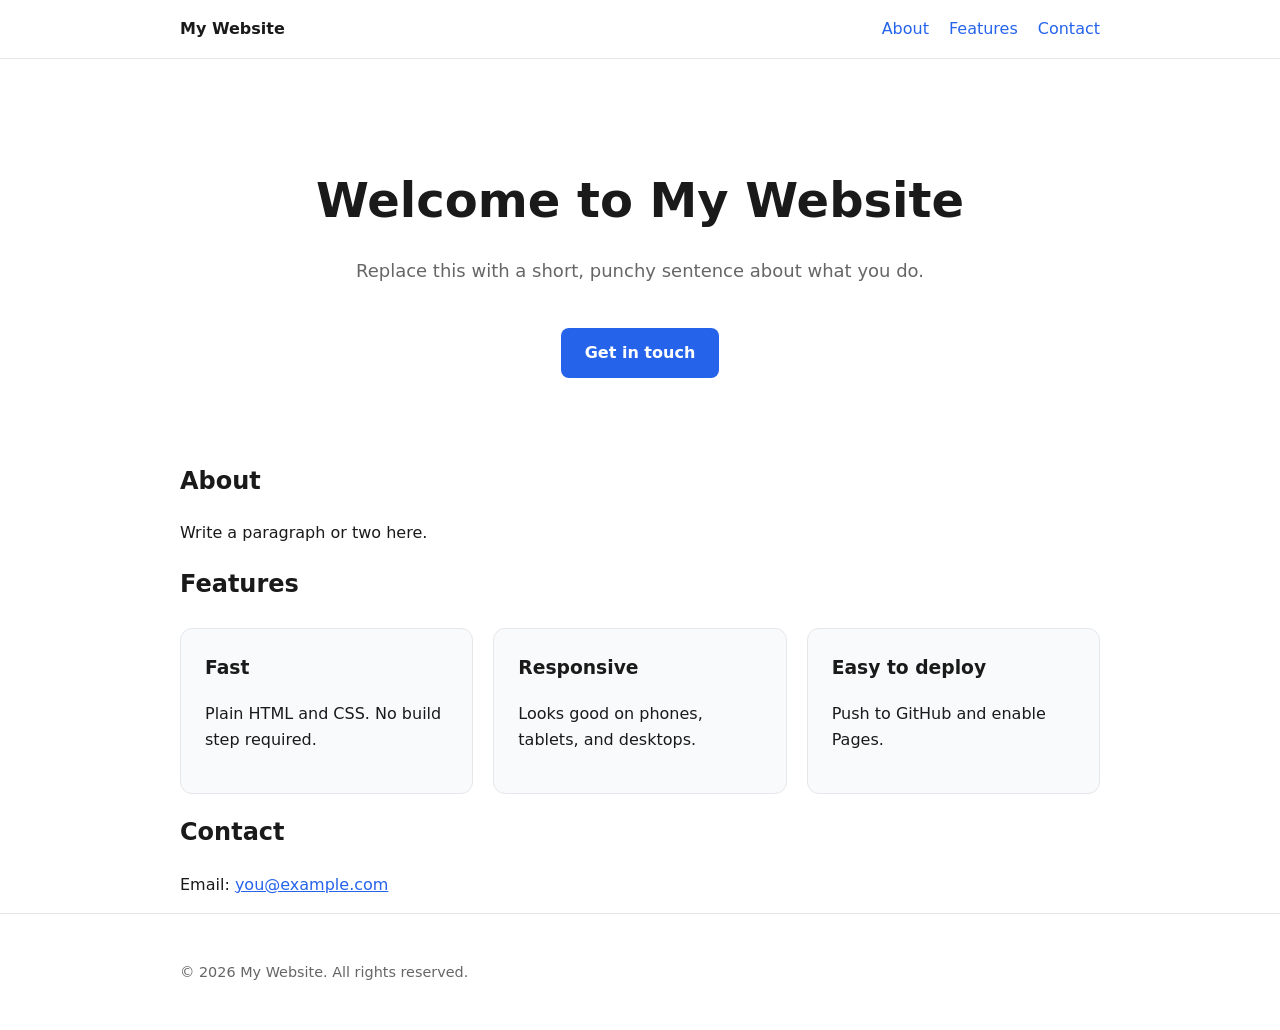
==== index.html @ d5b35f39 "Initial Setup" ====
<!DOCTYPE html>
<html lang="en">
<head>
  <meta charset="UTF-8" />
  <meta name="viewport" content="width=device-width, initial-scale=1.0" />
  <meta name="description" content="A brief description of your website." />
  <title>My Website</title>
  <link rel="icon" href="favicon.svg" type="image/svg+xml" />
  <link rel="stylesheet" href="css/style.css" />
</head>
<body>
  <header class="site-header">
    <nav class="nav container">
      <a class="brand" href="/">My Website</a>
      <ul class="nav-links">
        <li><a href="#about">About</a></li>
        <li><a href="#features">Features</a></li>
        <li><a href="#contact">Contact</a></li>
      </ul>
    </nav>
  </header>

  <main>
    <section class="hero container">
      <h1>Welcome to My Website</h1>
      <p>Replace this with a short, punchy sentence about what you do.</p>
      <a class="btn" href="#contact">Get in touch</a>
    </section>

    <section id="about" class="container">
      <h2>About</h2>
      <p>Write a paragraph or two here.</p>
    </section>

    <section id="features" class="container">
      <h2>Features</h2>
      <div class="grid">
        <article class="card">
          <h3>Fast</h3>
          <p>Plain HTML and CSS. No build step required.</p>
        </article>
        <article class="card">
          <h3>Responsive</h3>
          <p>Looks good on phones, tablets, and desktops.</p>
        </article>
        <article class="card">
          <h3>Easy to deploy</h3>
          <p>Push to GitHub and enable Pages.</p>
        </article>
      </div>
    </section>

    <section id="contact" class="container">
      <h2>Contact</h2>
      <p>Email: <a href="mailto:you@example.com">you@example.com</a></p>
    </section>
  </main>

  <footer class="site-footer">
    <div class="container">
      <p>&copy; <span id="year"></span> My Website. All rights reserved.</p>
    </div>
  </footer>

  <script src="js/main.js"></script>
</body>
</html>
---- css/style.css ----
:root {
  --bg: #ffffff;
  --text: #1a1a1a;
  --muted: #666666;
  --accent: #2563eb;
  --border: #e5e7eb;
  --card-bg: #f9fafb;
  --max-width: 960px;
}

@media (prefers-color-scheme: dark) {
  :root {
    --bg: #0f172a;
    --text: #e2e8f0;
    --muted: #94a3b8;
    --accent: #60a5fa;
    --border: #1e293b;
    --card-bg: #1e293b;
  }
}

* {
  box-sizing: border-box;
}

html {
  scroll-behavior: smooth;
}

body {
  margin: 0;
  font-family: system-ui, -apple-system, "Segoe UI", Roboto, Helvetica, Arial, sans-serif;
  line-height: 1.6;
  color: var(--text);
  background: var(--bg);
}

.container {
  max-width: var(--max-width);
  margin: 0 auto;
  padding: 0 1.25rem;
}

a {
  color: var(--accent);
}

/* Header / nav */
.site-header {
  border-bottom: 1px solid var(--border);
  position: sticky;
  top: 0;
  background: var(--bg);
}

.nav {
  display: flex;
  align-items: center;
  justify-content: space-between;
  padding-top: 1rem;
  padding-bottom: 1rem;
}

.brand {
  font-weight: 700;
  text-decoration: none;
  color: var(--text);
}

.nav-links {
  display: flex;
  gap: 1.25rem;
  list-style: none;
  margin: 0;
  padding: 0;
}

.nav-links a {
  text-decoration: none;
}

/* Sections */
section {
  padding: 3rem 0;
}

.hero {
  text-align: center;
  padding: 4rem 1.25rem;
}

.hero h1 {
  font-size: clamp(2rem, 5vw, 3rem);
  margin-bottom: 0.5rem;
}

.hero p {
  color: var(--muted);
  font-size: 1.125rem;
}

.btn {
  display: inline-block;
  margin-top: 1.5rem;
  padding: 0.75rem 1.5rem;
  background: var(--accent);
  color: #fff;
  text-decoration: none;
  border-radius: 8px;
  font-weight: 600;
}

/* Grid of cards */
.grid {
  display: grid;
  grid-template-columns: repeat(auto-fit, minmax(220px, 1fr));
  gap: 1.25rem;
  margin-top: 1.5rem;
}

.card {
  background: var(--card-bg);
  border: 1px solid var(--border);
  border-radius: 12px;
  padding: 1.5rem;
}

.card h3 {
  margin-top: 0;
}

/* Footer */
.site-footer {
  border-top: 1px solid var(--border);
  padding: 2rem 0;
  color: var(--muted);
  font-size: 0.9rem;
}
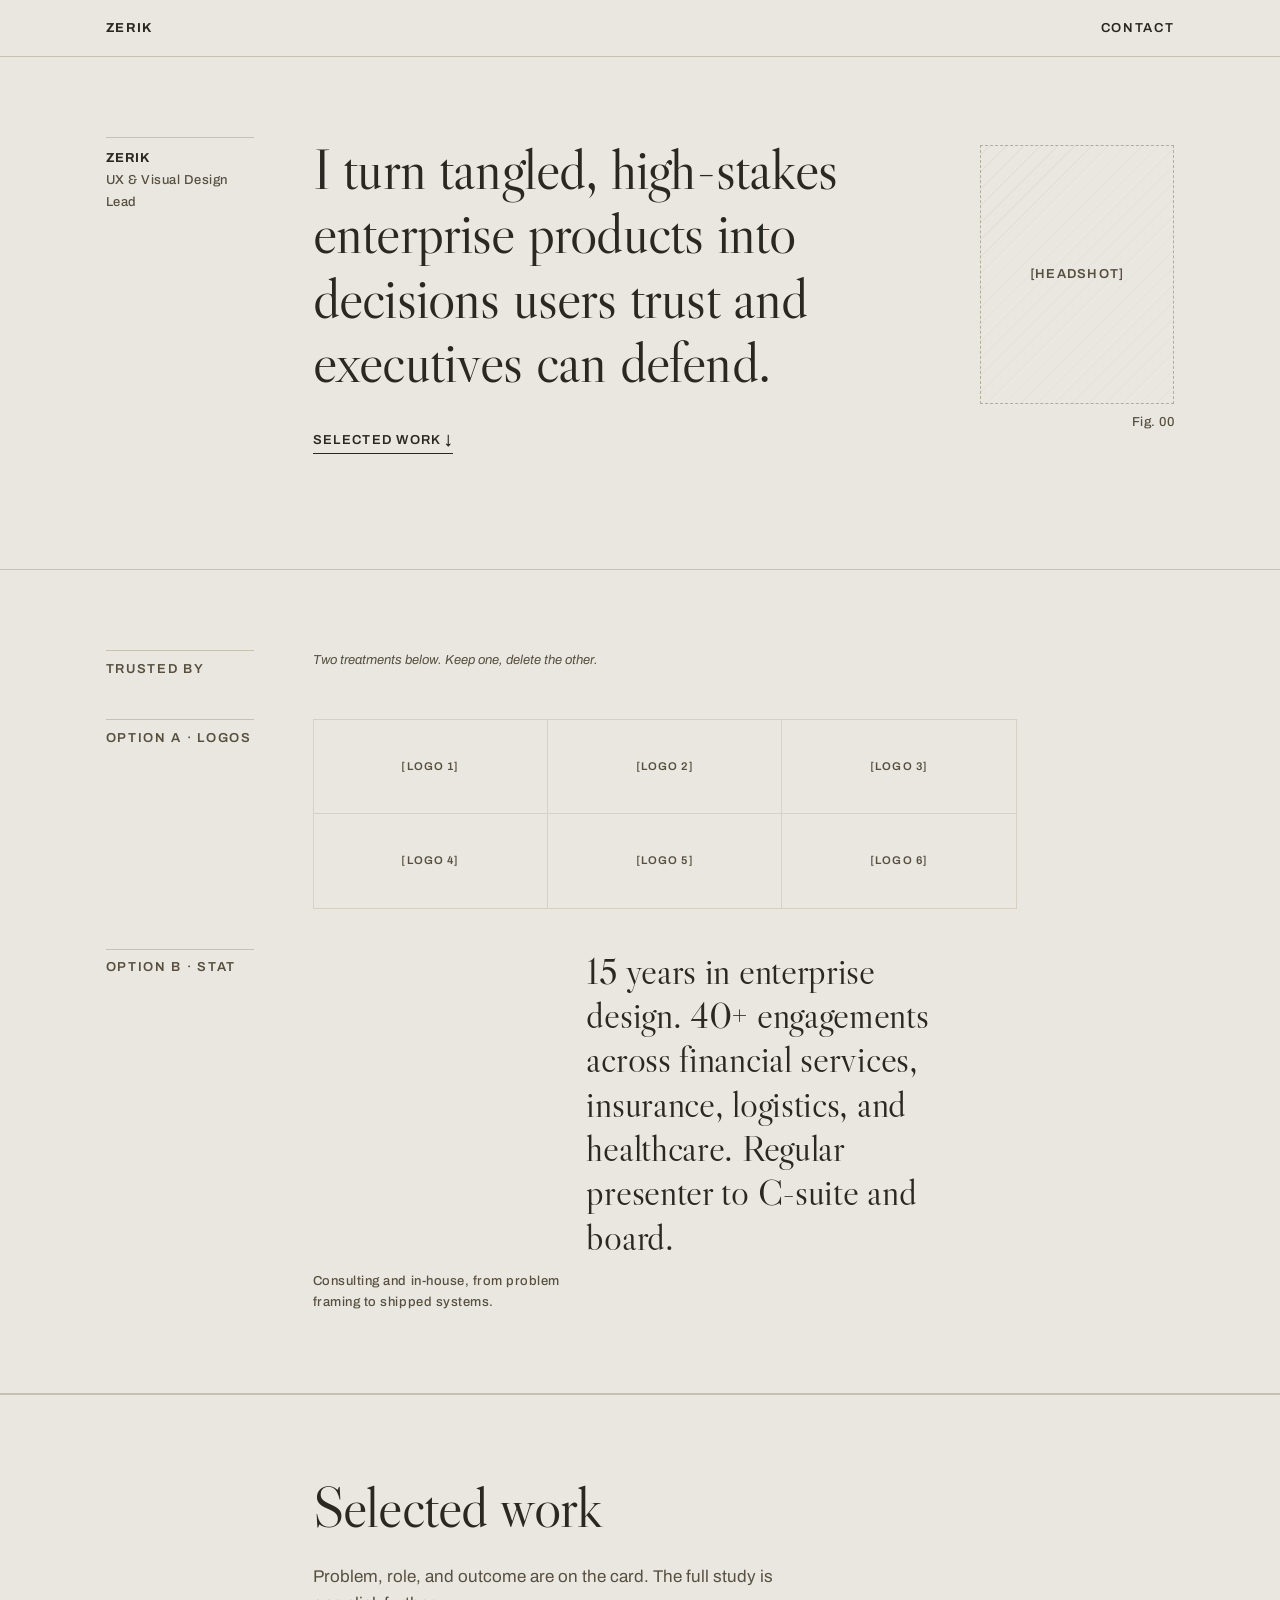
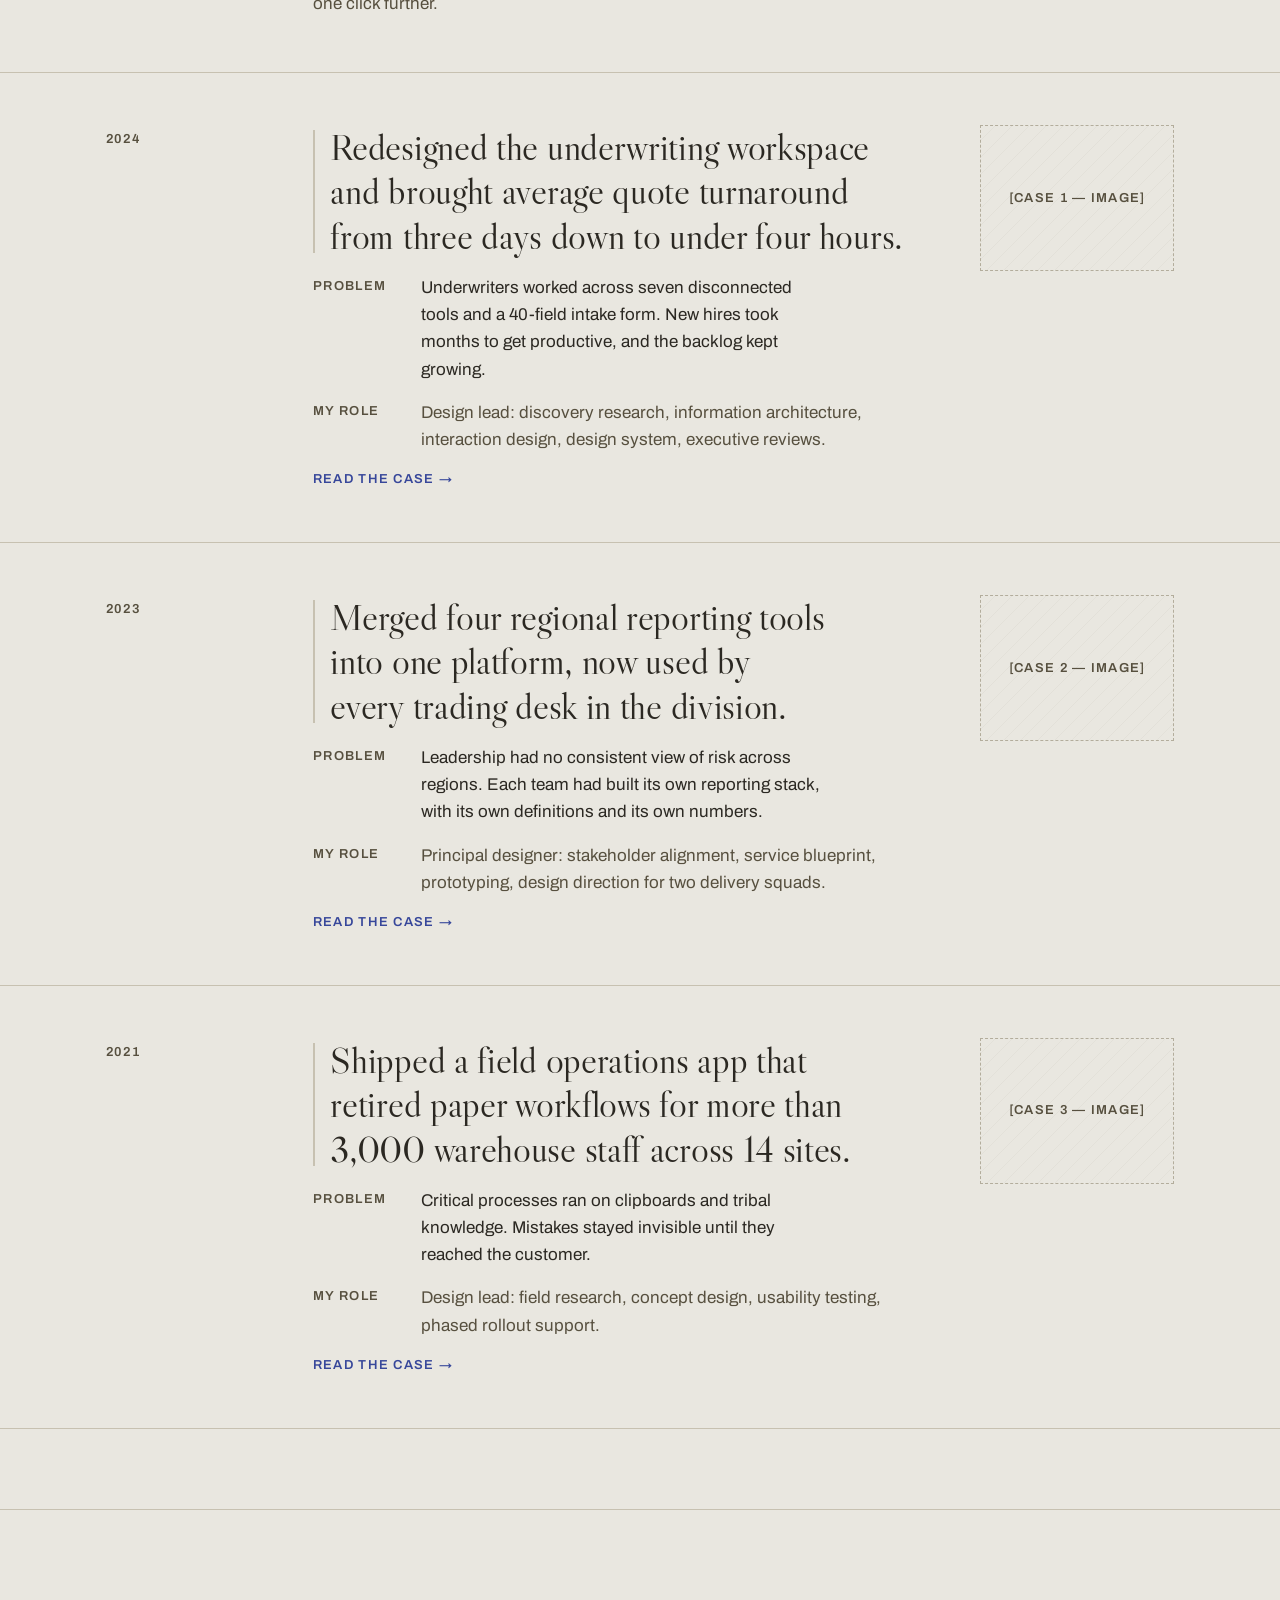
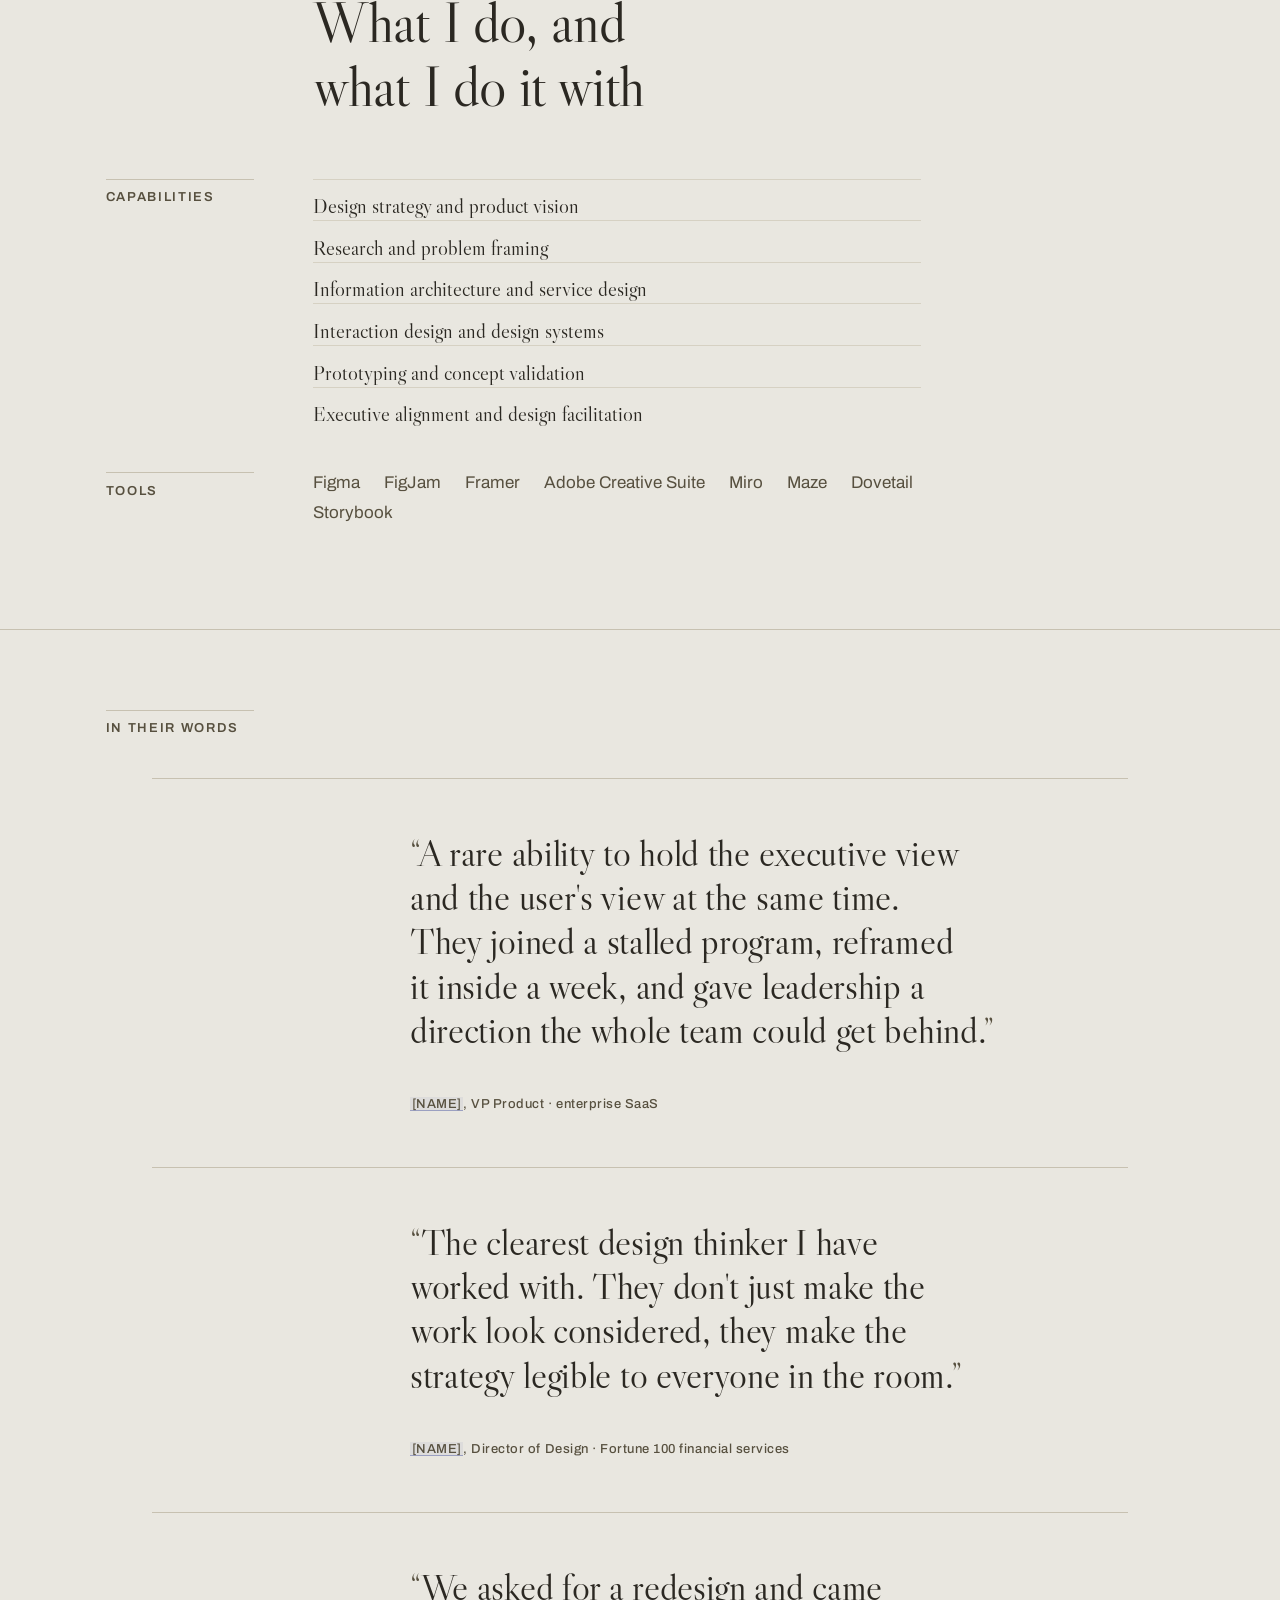
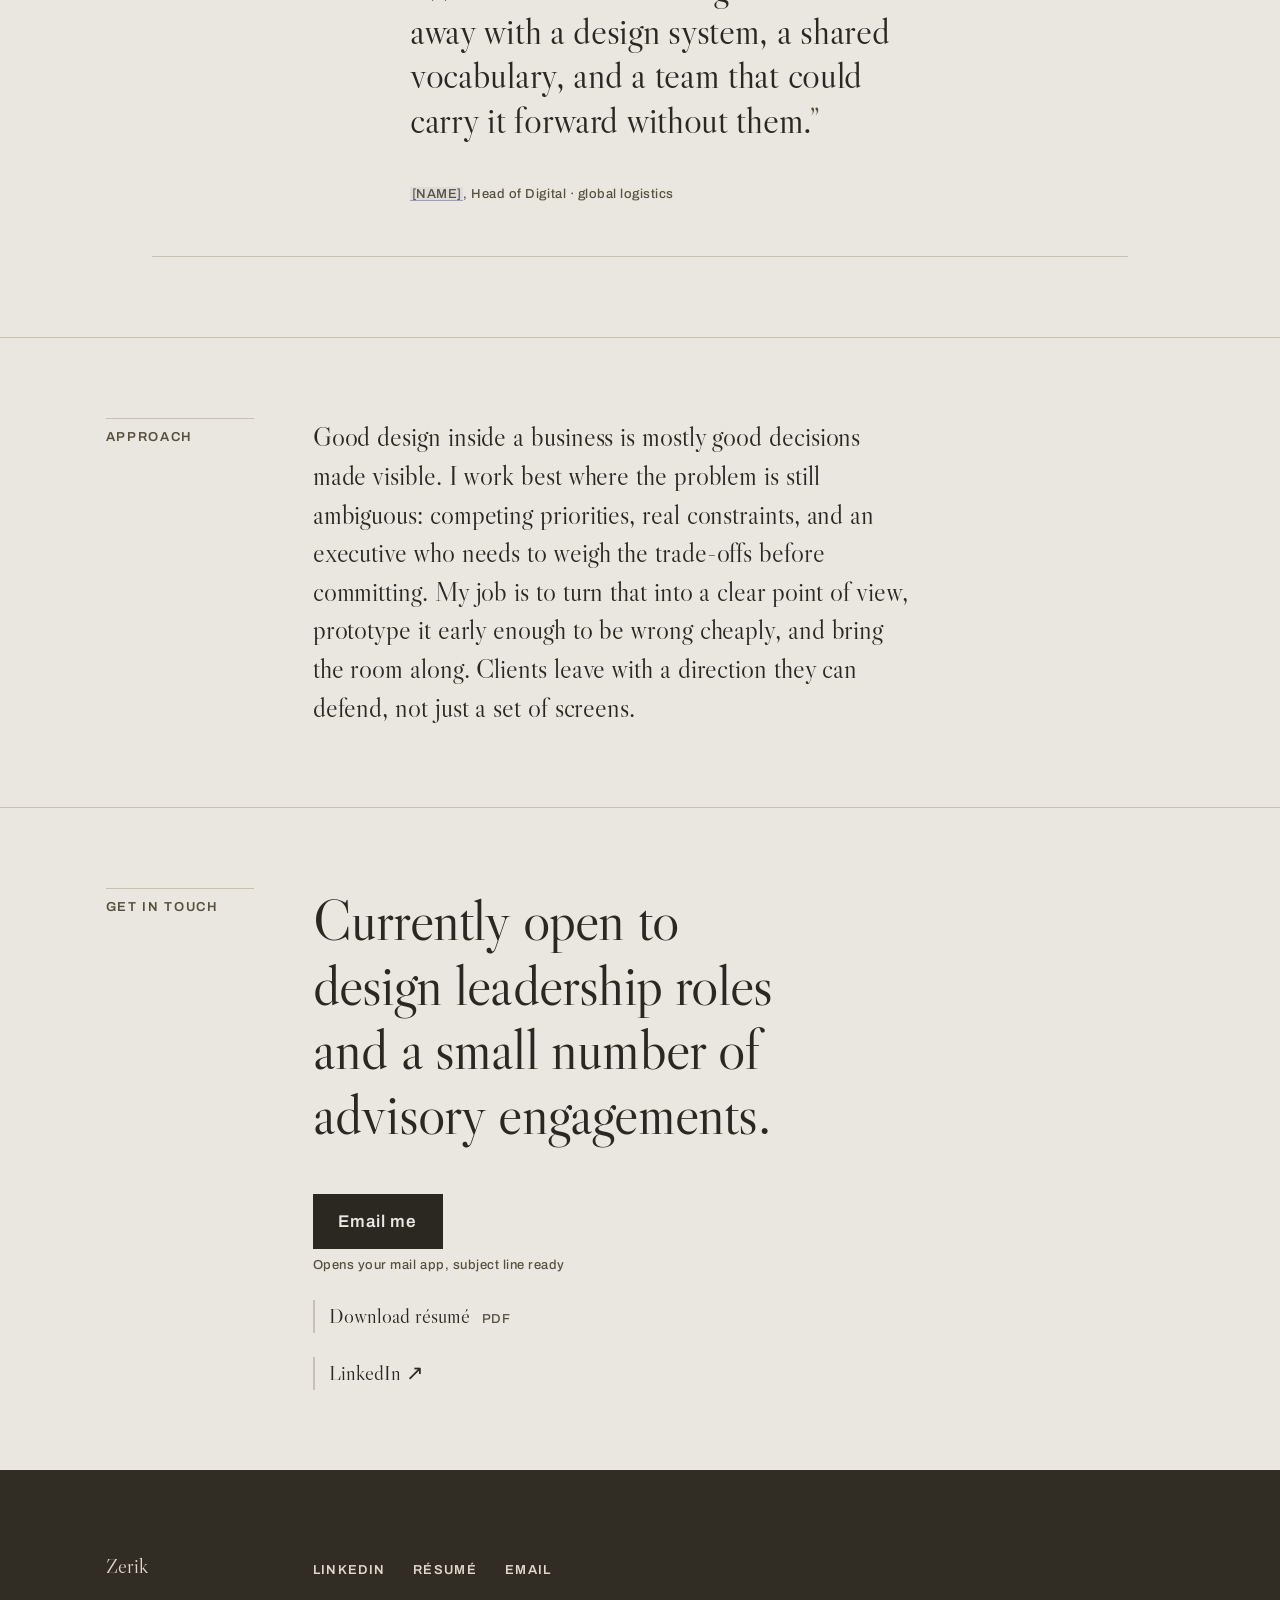
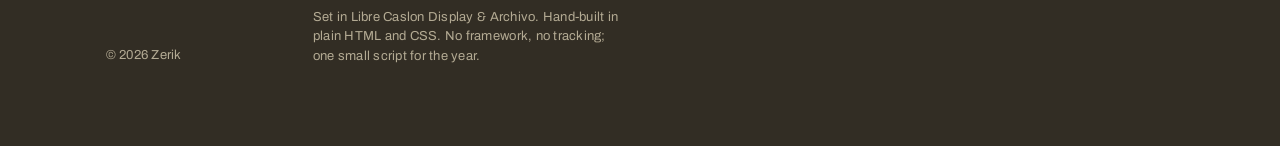
==== commit d268e876: "Initial Visual Theme" ====
--- a/index.html
+++ b/index.html
@@ -3,62 +3,363 @@
 <head>
   <meta charset="UTF-8" />
   <meta name="viewport" content="width=device-width, initial-scale=1.0" />
-  <meta name="description" content="A brief description of your website." />
-  <title>My Website</title>
+  <meta name="description" content="UX and visual design lead for enterprise products. Strategy, systems, and interfaces that hold up in the boardroom and in daily use." data-draft="true" />
+  <title>Zerik — UX &amp; Visual Design Lead</title>
   <link rel="icon" href="favicon.svg" type="image/svg+xml" />
+
+  <link rel="preconnect" href="https://fonts.googleapis.com" />
+  <link rel="preconnect" href="https://fonts.gstatic.com" crossorigin />
+  <link rel="stylesheet" href="https://fonts.googleapis.com/css2?family=Libre+Caslon+Display&family=Archivo:ital,wght@0,400;0,500;0,600;0,700;1,400&display=swap" />
   <link rel="stylesheet" href="css/style.css" />
 </head>
 <body>
-  <header class="site-header">
-    <nav class="nav container">
-      <a class="brand" href="/">My Website</a>
-      <ul class="nav-links">
-        <li><a href="#about">About</a></li>
-        <li><a href="#features">Features</a></li>
-        <li><a href="#contact">Contact</a></li>
+<!--
+  ┌───────────────────────────────────────────────────────────────────────┐
+  │  DIRECTION CONTRACT — do not delete. Re-read before every edit.        │
+  ├───────────────────────────────────────────────────────────────────────┤
+  │  THESIS: A UX lead's portfolio built as an ikebana arrangement — every │
+  │  section is an asymmetric triangle of primary line, supporting fact,   │
+  │  and artifact, with the space between them held charged, never filled. │
+  │  It refuses the centered hero, the card grid, and the scroll reveal.   │
+  │                                                                       │
+  │  OWN-WORLD: Plaster ground (#E9E7E0), pine-ink text (#2B2822), one     │
+  │  iris-blue accent (#37479A) marking only what is active, a dark-bronze │
+  │  base (#322D24) as the vessel. Libre Caslon Display for primary lines  │
+  │  at wall scale; Archivo in tracked small-caps for the margin rail of   │
+  │  labels. Hairline rules, no fills, no shadows. A persistent left       │
+  │  label-rail; content offset right; the right edge never reached.      │
+  │                                                                       │
+  │  STORY: The visitor understands this person makes complexity legible,  │
+  │  believes it because the page itself proves it, then emails /          │
+  │  downloads the résumé / opens LinkedIn.                                │
+  │                                                                       │
+  │  FIRST VIEWPORT: Left rail — name + role in small caps. Primary line — │
+  │  the positioning statement in Caslon, ragged right, upper-left of the  │
+  │  main column. Headshot in a thin keyline frame, offset low-right,      │
+  │  smaller than expected. Charged empty wedge centre. "Selected work"    │
+  │  quiet, bottom-left. "Contact" top-right, understated.                 │
+  │                                                                       │
+  │  FORM: Ikebana / tokonoma "ma" — candidate 3 of the challenger hand,   │
+  │  user-selected over the roll; seed key a102a866.                       │
+  │                                                                       │
+  │  FINISH: unreviewed and undocumented is unfinished; this build ends    │
+  │  with the finish review, the verdict, DESIGN.md, and every shipping    │
+  │  raster carrying its provenance.                                       │
+  └───────────────────────────────────────────────────────────────────────┘
+
+  ═════════════════════════════════════════════════════════════════════════
+  TWO KINDS OF STAND-IN CONTENT ON THIS PAGE
+  ───────────────────────────────────────────────────────────────────────
+
+  1. HARD PLACEHOLDERS  —  class="ph"  (iris dashed underline on the page)
+     Things only you can supply. Nothing here is a guess.
+       • Zerik        title, masthead, hero, footer (×2)
+       • [HEADSHOT]         hero image
+       • [LOGO 1–6]         proof strip, option A
+       • [NAME]             the three testimonial attributions
+       • EMAIL_ADDRESS      mailto, in contact + footer
+       • LINKEDIN_URL       contact + footer
+       • assets/resume.pdf  contact + footer
+       • #case-1 / 2 / 3    the href on each case card
+
+  2. DRAFT COPY  —  attribute data-draft="true"  (renders clean, no marker)
+     Written FOR you as a starting point, in a senior consulting-design
+     voice, from the little I know: UX/visual design lead, enterprise
+     clients, CXO-level work. All of it is invented and safe to rewrite:
+       • positioning statement, role label, meta description
+       • the credibility stat (every number is made up)
+       • all 3 case studies — year, outcome, problem, role (invented
+         clients + invented metrics; replace with your real projects)
+       • capabilities (6) and tools (8)
+       • the 3 testimonial quotes + their role / company lines
+       • the About paragraph
+       • the closing line
+
+     To find every draft line:  search this file for  data-draft
+     Nothing in group 2 is a claim you have made. Treat it as a script to
+     edit, not copy to approve.
+  ═════════════════════════════════════════════════════════════════════════
+-->
+
+  <a class="skip-link" href="#work">Skip to selected work</a>
+
+  <header class="masthead">
+    <div class="wrap masthead__inner">
+      <a class="masthead__name" href="#top">Zerik</a>
+      <a class="masthead__contact" href="#contact">Contact</a>
+    </div>
+  </header>
+
+  <main id="top">
+
+    <!-- ═══════════════════════ 1 · HERO ═══════════════════════ -->
+    <section class="hero" aria-labelledby="hero-primary">
+      <div class="wrap hero__grid">
+        <p class="rail hero__id">
+          Zerik
+          <span class="rail__sub" data-draft="true">UX &amp; Visual Design Lead</span>
+        </p>
+
+        <!-- DRAFT. One sentence, who you help and what changes for them. -->
+        <h1 class="primary hero__primary" id="hero-primary" data-draft="true">
+          I turn tangled, high-stakes enterprise products into decisions
+          users trust and executives can defend.
+        </h1>
+
+        <!-- Replace this div with:
+             <img src="assets/headshot.jpg" alt="Zerik" width="800" height="1000" />
+             Portrait crop, roughly 4:5, plain background works best here. -->
+        <figure class="hero__portrait">
+          <div class="placeholder-box placeholder-box--portrait"><span>[HEADSHOT]</span></div>
+          <figcaption class="rail__sub">Fig. 00</figcaption>
+        </figure>
+
+        <a class="hero__cue" href="#work">Selected work<span aria-hidden="true"> ↓</span></a>
+      </div>
+    </section>
+
+    <!-- ═══════════════════ 2 · PROOF STRIP ═══════════════════ -->
+    <!--
+      TWO treatments are built below. At the content pass, keep the ONE you
+      have real assets for and DELETE the other block entirely.
+        2A — logo row: needs recognizable client / employer names.
+        2B — stat:     needs one honest, checkable number (or set of them).
+    -->
+    <section class="proof" aria-label="Track record">
+      <div class="wrap proof__grid">
+        <p class="rail">Trusted&nbsp;by</p>
+        <p class="proof__either">Two treatments below. Keep one, delete the other.</p>
+
+        <p class="rail proof__optlabel">Option A · logos</p>
+        <!-- 2A · LOGO ROW — replace each <span> with an <img> wordmark (SVG best) -->
+        <ul class="proof__logos" data-proof="logos">
+          <li class="placeholder-box placeholder-box--logo"><span>[LOGO 1]</span></li>
+          <li class="placeholder-box placeholder-box--logo"><span>[LOGO 2]</span></li>
+          <li class="placeholder-box placeholder-box--logo"><span>[LOGO 3]</span></li>
+          <li class="placeholder-box placeholder-box--logo"><span>[LOGO 4]</span></li>
+          <li class="placeholder-box placeholder-box--logo"><span>[LOGO 5]</span></li>
+          <li class="placeholder-box placeholder-box--logo"><span>[LOGO 6]</span></li>
+        </ul>
+
+        <p class="rail proof__optlabel">Option B · stat</p>
+        <!-- 2B · STAT — DRAFT. Every number here is invented. -->
+        <p class="proof__stat" data-proof="stat" data-draft="true">
+          <span class="primary primary--md">15 years in enterprise design. 40+ engagements across financial
+          services, insurance, logistics, and healthcare. Regular presenter to C-suite and board.</span>
+          <span class="rail__sub">Consulting and in-house, from problem framing to shipped systems.</span>
+        </p>
+      </div>
+    </section>
+
+    <!-- ═══════════════════ 3 · SELECTED WORK ═══════════════════ -->
+    <section class="work" id="work" aria-labelledby="work-primary">
+      <div class="wrap">
+        <h2 class="primary work__primary" id="work-primary">Selected work</h2>
+        <p class="work__note">Problem, role, and outcome are on the card. The full
+          study is one click further.</p>
+      </div>
+
+      <ol class="work__list">
+
+        <!-- ── CASE 1 ──  DRAFT / INVENTED. Set href to the real case-study URL. -->
+        <li class="case">
+          <a class="case__link wrap" href="#case-1">
+            <p class="rail case__year"><span data-draft="true">2024</span></p>
+            <h3 class="primary primary--md case__outcome" data-draft="true">Redesigned the underwriting
+              workspace and brought average quote turnaround from three days down to under four hours.</h3>
+            <p class="case__problem">
+              <span class="case__label">Problem</span>
+              <span data-draft="true">Underwriters worked across seven disconnected tools and a
+              40-field intake form. New hires took months to get productive, and the backlog kept growing.</span>
+            </p>
+            <p class="case__role">
+              <span class="case__label">My role</span>
+              <span data-draft="true">Design lead: discovery research, information architecture,
+              interaction design, design system, executive reviews.</span>
+            </p>
+            <figure class="case__thumb">
+              <div class="placeholder-box placeholder-box--thumb"><span>[CASE 1 — IMAGE]</span></div>
+            </figure>
+            <span class="case__cue">Read the case<span aria-hidden="true"> →</span></span>
+          </a>
+        </li>
+
+        <!-- ── CASE 2 ──  DRAFT / INVENTED -->
+        <li class="case">
+          <a class="case__link wrap" href="#case-2">
+            <p class="rail case__year"><span data-draft="true">2023</span></p>
+            <h3 class="primary primary--md case__outcome" data-draft="true">Merged four regional reporting
+              tools into one platform, now used by every trading desk in the division.</h3>
+            <p class="case__problem">
+              <span class="case__label">Problem</span>
+              <span data-draft="true">Leadership had no consistent view of risk across regions. Each
+              team had built its own reporting stack, with its own definitions and its own numbers.</span>
+            </p>
+            <p class="case__role">
+              <span class="case__label">My role</span>
+              <span data-draft="true">Principal designer: stakeholder alignment, service blueprint,
+              prototyping, design direction for two delivery squads.</span>
+            </p>
+            <figure class="case__thumb">
+              <div class="placeholder-box placeholder-box--thumb"><span>[CASE 2 — IMAGE]</span></div>
+            </figure>
+            <span class="case__cue">Read the case<span aria-hidden="true"> →</span></span>
+          </a>
+        </li>
+
+        <!-- ── CASE 3 ──  DRAFT / INVENTED -->
+        <li class="case">
+          <a class="case__link wrap" href="#case-3">
+            <p class="rail case__year"><span data-draft="true">2021</span></p>
+            <h3 class="primary primary--md case__outcome" data-draft="true">Shipped a field operations app
+              that retired paper workflows for more than 3,000 warehouse staff across 14 sites.</h3>
+            <p class="case__problem">
+              <span class="case__label">Problem</span>
+              <span data-draft="true">Critical processes ran on clipboards and tribal knowledge.
+              Mistakes stayed invisible until they reached the customer.</span>
+            </p>
+            <p class="case__role">
+              <span class="case__label">My role</span>
+              <span data-draft="true">Design lead: field research, concept design, usability testing,
+              phased rollout support.</span>
+            </p>
+            <figure class="case__thumb">
+              <div class="placeholder-box placeholder-box--thumb"><span>[CASE 3 — IMAGE]</span></div>
+            </figure>
+            <span class="case__cue">Read the case<span aria-hidden="true"> →</span></span>
+          </a>
+        </li>
+
+      </ol>
+      <!-- Add a 4th/5th case by copying an <li class="case"> block. Past 5,
+           the "scannable in 5 seconds" bar starts to break. -->
+    </section>
+
+    <!-- ═══════════════════ 4 · KEY SKILLS ═══════════════════ -->
+    <section class="skills" id="skills" aria-labelledby="skills-primary">
+      <div class="wrap skills__grid">
+        <h2 class="primary skills__primary" id="skills-primary">What I do, and what I do it with</h2>
+
+        <!-- DRAFT. Name the discipline, not a tool. 4–7 items. -->
+        <p class="rail">Capabilities</p>
+        <ul class="skills__set" data-draft="true">
+          <li>Design strategy and product vision</li>
+          <li>Research and problem framing</li>
+          <li>Information architecture and service design</li>
+          <li>Interaction design and design systems</li>
+          <li>Prototyping and concept validation</li>
+          <li>Executive alignment and design facilitation</li>
+        </ul>
+
+        <!-- DRAFT. Swap for the tools you actually work in. -->
+        <p class="rail">Tools</p>
+        <ul class="skills__set skills__set--inline" data-draft="true">
+          <li>Figma</li>
+          <li>FigJam</li>
+          <li>Framer</li>
+          <li>Adobe Creative Suite</li>
+          <li>Miro</li>
+          <li>Maze</li>
+          <li>Dovetail</li>
+          <li>Storybook</li>
+        </ul>
+      </div>
+    </section>
+
+    <!-- ═══════════════════ 5 · TESTIMONIALS ═══════════════════ -->
+    <section class="quotes" id="testimonials" aria-label="What colleagues say">
+      <div class="wrap"><p class="rail">In their words</p></div>
+
+      <ul class="quotes__list">
+        <!-- DRAFT quotes. Attribution names are yours to fill; roles/companies are examples. -->
+        <li class="quote wrap">
+          <blockquote class="primary primary--md quote__text" data-draft="true">A rare ability to hold the
+            executive view and the user's view at the same time. They joined a stalled program, reframed
+            it inside a week, and gave leadership a direction the whole team could get behind.</blockquote>
+          <p class="quote__by rail__sub">
+            <span class="ph">[NAME]</span>, <span data-draft="true">VP Product</span> ·
+            <span data-draft="true">enterprise SaaS</span>
+          </p>
+        </li>
+        <li class="quote wrap">
+          <blockquote class="primary primary--md quote__text" data-draft="true">The clearest design thinker
+            I have worked with. They don't just make the work look considered, they make the strategy
+            legible to everyone in the room.</blockquote>
+          <p class="quote__by rail__sub">
+            <span class="ph">[NAME]</span>, <span data-draft="true">Director of Design</span> ·
+            <span data-draft="true">Fortune 100 financial services</span>
+          </p>
+        </li>
+        <!-- Optional third — delete this <li> if you only have two. -->
+        <li class="quote wrap">
+          <blockquote class="primary primary--md quote__text" data-draft="true">We asked for a redesign and
+            came away with a design system, a shared vocabulary, and a team that could carry it forward
+            without them.</blockquote>
+          <p class="quote__by rail__sub">
+            <span class="ph">[NAME]</span>, <span data-draft="true">Head of Digital</span> ·
+            <span data-draft="true">global logistics</span>
+          </p>
+        </li>
       </ul>
-    </nav>
-  </header>
-
-  <main>
-    <section class="hero container">
-      <h1>Welcome to My Website</h1>
-      <p>Replace this with a short, punchy sentence about what you do.</p>
-      <a class="btn" href="#contact">Get in touch</a>
-    </section>
-
-    <section id="about" class="container">
-      <h2>About</h2>
-      <p>Write a paragraph or two here.</p>
-    </section>
-
-    <section id="features" class="container">
-      <h2>Features</h2>
-      <div class="grid">
-        <article class="card">
-          <h3>Fast</h3>
-          <p>Plain HTML and CSS. No build step required.</p>
-        </article>
-        <article class="card">
-          <h3>Responsive</h3>
-          <p>Looks good on phones, tablets, and desktops.</p>
-        </article>
-        <article class="card">
-          <h3>Easy to deploy</h3>
-          <p>Push to GitHub and enable Pages.</p>
-        </article>
-      </div>
-    </section>
-
-    <section id="contact" class="container">
-      <h2>Contact</h2>
-      <p>Email: <a href="mailto:you@example.com">you@example.com</a></p>
-    </section>
+    </section>
+
+    <!-- ═══════════════════ 6 · ABOUT ═══════════════════ -->
+    <section class="about" id="about" aria-labelledby="about-primary">
+      <div class="wrap about__grid">
+        <p class="rail">Approach</p>
+        <!-- DRAFT philosophy. Rewrite in your own words. -->
+        <h2 class="primary primary--md about__primary" id="about-primary" data-draft="true">Good design inside
+          a business is mostly good decisions made visible. I work best where the problem is still ambiguous:
+          competing priorities, real constraints, and an executive who needs to weigh the trade-offs before
+          committing. My job is to turn that into a clear point of view, prototype it early enough to be wrong
+          cheaply, and bring the room along. Clients leave with a direction they can defend, not just a set of
+          screens.</h2>
+      </div>
+    </section>
+
+    <!-- ═══════════════ 7 · RÉSUMÉ CTA + CONTACT ═══════════════ -->
+    <section class="contact" id="contact" aria-labelledby="contact-primary">
+      <div class="wrap contact__grid">
+        <p class="rail">Get in touch</p>
+        <!-- DRAFT closing line. -->
+        <h2 class="primary contact__primary" id="contact-primary" data-draft="true">Currently open to design
+          leadership roles and a small number of advisory engagements.</h2>
+
+        <ul class="contact__actions">
+          <li>
+            <!-- Replace EMAIL_ADDRESS. The subject is pre-filled; edit the text after subject= -->
+            <a class="btn" href="mailto:EMAIL_ADDRESS?subject=Portfolio%20enquiry">Email me</a>
+            <span class="rail__sub">Opens your mail app, subject line ready</span>
+          </li>
+          <li>
+            <!-- Put the PDF at assets/resume.pdf (or change the href). -->
+            <a class="link-stem" href="assets/resume.pdf" download>Download résumé <span class="rail__sub">PDF</span></a>
+          </li>
+          <li>
+            <a class="link-stem" href="LINKEDIN_URL" target="_blank" rel="noopener">LinkedIn <span aria-hidden="true">↗</span></a>
+          </li>
+        </ul>
+      </div>
+    </section>
+
   </main>
 
-  <footer class="site-footer">
-    <div class="container">
-      <p>&copy; <span id="year"></span> My Website. All rights reserved.</p>
+  <!-- ═══════════════════ 8 · FOOTER — the vessel ═══════════════════ -->
+  <footer class="colophon" aria-label="Site footer">
+    <div class="wrap colophon__grid">
+      <p class="colophon__name">Zerik</p>
+
+      <nav class="colophon__links" aria-label="Elsewhere">
+        <a href="LINKEDIN_URL" target="_blank" rel="noopener">LinkedIn</a>
+        <a href="assets/resume.pdf" download>Résumé</a>
+        <a href="mailto:EMAIL_ADDRESS">Email</a>
+        <!-- add / remove: Are.na, Read.cv, Dribbble, Bluesky … -->
+      </nav>
+
+      <p class="colophon__fine">© <span id="year">2026</span> Zerik</p>
+
+      <p class="colophon__set">Set in Libre Caslon Display &amp; Archivo. Hand-built in
+        plain HTML and CSS. No framework, no tracking; one small script for the year.</p>
     </div>
   </footer>
 
--- a/css/style.css
+++ b/css/style.css
@@ -1,138 +1,577 @@
+/* =========================================================================
+   Zerik — portfolio
+   Direction: "Ma — Charged Asymmetry" (ikebana / tokonoma)
+   Every section is an asymmetric triangle: a primary line, a supporting
+   fact in the left rail, an artifact reaching into the empty right column.
+   The negative space is held, not filled. Near-zero motion by intent.
+   ========================================================================= */
+
+/* ----- Tokens ----------------------------------------------------------- */
 :root {
-  --bg: #ffffff;
-  --text: #1a1a1a;
-  --muted: #666666;
-  --accent: #2563eb;
-  --border: #e5e7eb;
-  --card-bg: #f9fafb;
-  --max-width: 960px;
-}
-
-@media (prefers-color-scheme: dark) {
-  :root {
-    --bg: #0f172a;
-    --text: #e2e8f0;
-    --muted: #94a3b8;
-    --accent: #60a5fa;
-    --border: #1e293b;
-    --card-bg: #1e293b;
-  }
-}
-
-* {
-  box-sizing: border-box;
-}
+  --plaster:    #e9e7e0;   /* ground — a limewashed wall, not cream       */
+  --plaster-2:  #e3e0d6;   /* hover / active ground shift                 */
+  --pine:       #2b2822;   /* primary ink — weathered grey-brown          */
+  --pine-soft:  #57503f;   /* secondary text — tinted from the ink, warm  */
+  --iris:       #37479a;   /* the one accent — marks only what is active  */
+  --iris-deep:  #2b3980;
+  --bronze:     #322d24;   /* the vessel — footer ground                  */
+  --bronze-ink: #ded9cb;
+  --bronze-soft:#b3aa93;
+  --rule:       #c7c1b1;   /* hairline                                    */
+  --rule-soft:  #d6d1c3;
+
+  --font-primary: "Libre Caslon Display", "Iowan Old Style", "Palatino Linotype", Palatino, Georgia, serif;
+  --font-rail:    "Archivo", ui-sans-serif, system-ui, -apple-system, "Segoe UI", Roboto, sans-serif;
+
+  --step--1: 0.8125rem;
+  --step-0:  1.0625rem;
+  --step-1:  1.3rem;
+  --step-2:  clamp(1.5rem, 1.05rem + 2.1vw, 2.35rem);
+  --step-3:  clamp(2rem, 1.15rem + 3.4vw, 3.6rem);
+
+  --rail-w:  9.25rem;
+  --main-w:  38rem;
+  --gap:     clamp(1.5rem, 0.5rem + 4vw, 3.75rem);
+  --bleed:   clamp(1.25rem, 0.6rem + 3.2vw, 4rem);
+
+  --section-y: clamp(3rem, 2rem + 4vw, 5rem);
+}
+
+/* ----- Reset ---------------------------------------------------------- */
+*, *::before, *::after { box-sizing: border-box; }
 
 html {
   scroll-behavior: smooth;
+  scroll-padding-top: 5rem;
+  -webkit-text-size-adjust: 100%;
 }
 
 body {
   margin: 0;
-  font-family: system-ui, -apple-system, "Segoe UI", Roboto, Helvetica, Arial, sans-serif;
+  background: var(--plaster);
+  color: var(--pine);
+  font-family: var(--font-rail);
+  font-size: var(--step-0);
   line-height: 1.6;
-  color: var(--text);
-  background: var(--bg);
-}
-
-.container {
-  max-width: var(--max-width);
-  margin: 0 auto;
-  padding: 0 1.25rem;
-}
-
-a {
-  color: var(--accent);
-}
-
-/* Header / nav */
-.site-header {
-  border-bottom: 1px solid var(--border);
+  font-weight: 400;
+  -webkit-font-smoothing: antialiased;
+  text-rendering: optimizeLegibility;
+}
+
+h1, h2, h3, p, ul, ol, blockquote, figure { margin: 0; }
+ul, ol { padding: 0; list-style: none; }
+img { max-width: 100%; display: block; }
+a { color: inherit; }
+
+::selection { background: var(--iris); color: var(--plaster); }
+:focus-visible {
+  outline: 2px solid var(--iris);
+  outline-offset: 3px;
+  border-radius: 1px;
+}
+
+/* Browser surfaces themed from the palette */
+* { scrollbar-width: thin; scrollbar-color: var(--pine-soft) var(--plaster); }
+::-webkit-scrollbar { width: 11px; height: 11px; }
+::-webkit-scrollbar-track { background: var(--plaster); }
+::-webkit-scrollbar-thumb {
+  background: var(--pine-soft);
+  border: 3px solid var(--plaster);
+  border-radius: 999px;
+}
+
+/* ----- Skip link ---------------------------------------------------- */
+.skip-link {
+  position: absolute;
+  left: var(--bleed);
+  top: 0;
+  transform: translateY(-120%);
+  background: var(--pine);
+  color: var(--plaster);
+  padding: 0.6rem 1rem;
+  font-family: var(--font-rail);
+  font-size: var(--step--1);
+  letter-spacing: 0.06em;
+  text-decoration: none;
+  z-index: 20;
+}
+.skip-link:focus-visible { transform: translateY(0.5rem); }
+
+/* ----- The asymmetric container ----------------------------------- */
+.wrap {
+  --edge: max(var(--bleed), 50vw - 585px);
+  max-width: 1170px;
+  margin-inline: auto;
+  padding-inline: var(--bleed);
+  display: grid;
+  grid-template-columns:
+    [rail] minmax(0, var(--rail-w))
+    [main] minmax(0, var(--main-w))
+    [ma]   minmax(0, 1fr);
+  column-gap: var(--gap);
+  row-gap: 1.1rem;
+  align-items: start;
+}
+/* content lands in the main column by default; the ma column stays open */
+.wrap > * { grid-column: main; }
+.wrap > .rail { grid-column: rail; }
+
+/* ----- Type primitives -------------------------------------------- */
+.primary {
+  grid-column: main;
+  font-family: var(--font-primary);
+  font-weight: 400;
+  font-size: var(--step-3);
+  line-height: 1.12;
+  letter-spacing: -0.014em;
+  color: var(--pine);
+  text-wrap: balance;
+  max-width: 24ch;
+}
+.primary--md {
+  font-size: var(--step-2);
+  line-height: 1.18;
+  letter-spacing: -0.008em;
+  max-width: 26ch;
+}
+
+.rail {
+  font-family: var(--font-rail);
+  font-size: var(--step--1);
+  font-weight: 600;
+  line-height: 1.4;
+  letter-spacing: 0.13em;
+  text-transform: uppercase;
+  color: var(--pine-soft);
+  padding-top: 0.55rem;
+  border-top: 1px solid var(--rule);
+  align-self: start;
+}
+.rail__sub {
+  font-family: var(--font-rail);
+  font-size: var(--step--1);
+  font-weight: 500;
+  letter-spacing: 0.04em;
+  text-transform: none;
+  color: var(--pine-soft);
+}
+
+/* ----- Placeholders (delete .ph styling once real copy lands) ----- */
+.ph {
+  background-color: rgba(55, 71, 154, 0.07);
+  box-shadow: inset 0 -1px 0 rgba(55, 71, 154, 0.4);
+  padding: 0 0.12em;
+}
+.placeholder-box {
+  display: grid;
+  place-items: center;
+  text-align: center;
+  padding: 1rem;
+  border: 1px dashed #b3ad9c;
+  color: var(--pine-soft);
+  font-family: var(--font-rail);
+  font-size: var(--step--1);
+  font-weight: 600;
+  letter-spacing: 0.1em;
+  text-transform: uppercase;
+  background:
+    repeating-linear-gradient(-45deg,
+      transparent 0 11px,
+      rgba(87, 80, 63, 0.045) 11px 12px);
+}
+.placeholder-box--portrait { aspect-ratio: 3 / 4; }
+.placeholder-box--thumb    { aspect-ratio: 4 / 3; }
+.placeholder-box--logo     { aspect-ratio: 5 / 2; font-size: 0.7rem; padding: 0.5rem; }
+
+/* ----- Masthead --------------------------------------------------- */
+.masthead {
   position: sticky;
   top: 0;
-  background: var(--bg);
-}
-
-.nav {
+  z-index: 10;
+  background: var(--plaster);
+  border-bottom: 1px solid var(--rule);
+}
+.masthead__inner {
   display: flex;
-  align-items: center;
+  align-items: baseline;
   justify-content: space-between;
-  padding-top: 1rem;
-  padding-bottom: 1rem;
-}
-
-.brand {
+  padding-block: 1.1rem;
+}
+.masthead__name,
+.masthead__contact {
+  font-family: var(--font-rail);
+  font-size: var(--step--1);
   font-weight: 700;
-  text-decoration: none;
-  color: var(--text);
-}
-
-.nav-links {
+  letter-spacing: 0.13em;
+  text-transform: uppercase;
+  text-decoration: none;
+  color: var(--pine);
+}
+.masthead__contact {
+  font-weight: 600;
+  position: relative;
+  padding-left: 1rem;
+}
+.masthead__contact::before {
+  content: "";
+  position: absolute;
+  left: 0; top: 50%;
+  width: 6px; height: 6px;
+  margin-top: -3px;
+  background: var(--iris);
+  transform: scale(0);
+  transition: transform 0.18s ease-out;
+}
+.masthead__contact:hover::before,
+.masthead__contact:focus-visible::before { transform: scale(1); }
+
+/* ----- Section frame -------------------------------------------- */
+main > section { padding-block: var(--section-y); }
+.work, .skills, .quotes, .about, .contact { border-top: 1px solid var(--rule); }
+.hero { padding-top: clamp(2.5rem, 1rem + 6vw, 5rem); border: 0; }
+
+/* ----- 1 · Hero ------------------------------------------------- */
+.hero__grid { row-gap: clamp(1.5rem, 1rem + 1.5vw, 2.25rem); }
+
+.hero__id {
+  font-weight: 700;
+  color: var(--pine);
+  line-height: 1.7;
+  letter-spacing: 0.08em;
+  hyphens: none;
+}
+.hero__id .rail__sub { display: inline-block; font-weight: 500; color: var(--pine-soft); }
+
+.hero__primary {
+  align-self: start;
+  max-width: 19ch;
+}
+
+.hero__portrait {
+  grid-column: ma;
+  grid-row: 1 / span 3;
+  align-self: start;
+  justify-self: end;
+  width: min(100%, 12.5rem);
+  margin-top: 0.5rem;
+}
+.hero__portrait figcaption { margin-top: 0.5rem; text-align: right; }
+
+.hero__cue {
+  grid-column: main;
+  justify-self: start;
+  font-family: var(--font-rail);
+  font-size: var(--step--1);
+  font-weight: 600;
+  letter-spacing: 0.1em;
+  text-transform: uppercase;
+  text-decoration: none;
+  color: var(--pine);
+  padding-bottom: 2px;
+  border-bottom: 1px solid var(--pine);
+}
+.hero__cue:hover, .hero__cue:focus-visible { color: var(--iris); border-color: var(--iris); }
+
+/* ----- 2 · Proof strip ---------------------------------------- */
+.proof { border-block: 1px solid var(--rule); }
+.proof__grid { row-gap: 1rem; }
+
+.proof__either {
+  grid-column: main / -1;
+  font-family: var(--font-rail);
+  font-size: var(--step--1);
+  color: var(--pine-soft);
+  font-style: italic;
+  margin-bottom: 0.5rem;
+}
+.proof__optlabel { grid-column: rail; align-self: start; margin-top: 1.5rem; }
+
+.proof__logos {
+  grid-column: main / -1;
+  max-width: 44rem;
+  margin-top: 1.5rem;
+  display: grid;
+  grid-template-columns: repeat(3, 1fr);
+  gap: 1px;
+  background: var(--rule-soft);
+  border: 1px solid var(--rule-soft);
+}
+.proof__logos li { background: var(--plaster); border: 0; }
+
+.proof__stat { grid-column: main / -1; max-width: 40rem; margin-top: 1.5rem; display: grid; gap: 0.75rem; justify-items: start; }
+.proof__stat .primary { max-width: 24ch; }
+
+/* ----- 3 · Selected work ------------------------------------- */
+.work__primary { margin-bottom: 0.4rem; }
+.work__note { grid-column: main; max-width: 46ch; font-size: var(--step-0);
+  letter-spacing: 0; text-transform: none; font-weight: 400; color: var(--pine-soft);
+  border: 0; padding-top: 0; }
+
+.work__list { margin-top: clamp(2rem, 1rem + 3vw, 3.5rem); }
+
+.case { border-top: 1px solid var(--rule); }
+.case:last-of-type { border-bottom: 1px solid var(--rule); }
+
+.case__link {
+  text-decoration: none;
+  color: inherit;
+  padding-block: clamp(2rem, 1rem + 3vw, 3.25rem);
+  grid-template-areas:
+    "year   outcome  thumb"
+    "year   problem  thumb"
+    "year   role     thumb"
+    "year   cue      thumb";
+  row-gap: 1rem;
+  transition: background-color 0.15s ease-out;
+}
+.case__link:hover, .case__link:focus-visible { background: var(--plaster-2); }
+
+.case__year { grid-area: year; border: 0; padding-top: 0.3rem; }
+.case__outcome {
+  grid-area: outcome;
+  position: relative;
+  padding-left: 1.1rem;
+}
+.case__outcome::before {                     /* the "active stem" */
+  content: "";
+  position: absolute;
+  left: 0; top: 0.14em; bottom: 0.14em;
+  width: 2px;
+  background: var(--rule);
+  transition: background-color 0.15s ease-out;
+}
+.case__link:hover .case__outcome::before,
+.case__link:focus-visible .case__outcome::before { background: var(--iris); }
+
+.case__problem {
+  grid-area: problem;
+  max-width: 52ch;
+  color: var(--pine);
+}
+.case__role { grid-area: role; }
+.case__problem, .case__role { display: grid; grid-template-columns: 5.5rem 1fr; gap: 0.25rem 1.25rem; align-items: start; }
+.case__role { color: var(--pine-soft); }
+
+.case__label {
+  font-family: var(--font-rail);
+  font-size: var(--step--1);
+  font-weight: 600;
+  letter-spacing: 0.11em;
+  text-transform: uppercase;
+  color: var(--pine-soft);
+  padding-top: 0.15em;
+}
+
+.case__thumb { grid-area: thumb; align-self: start; width: 100%; }
+
+.case__cue {
+  grid-area: cue;
+  align-self: start;
+  font-family: var(--font-rail);
+  font-size: var(--step--1);
+  font-weight: 600;
+  letter-spacing: 0.1em;
+  text-transform: uppercase;
+  color: var(--iris);
+}
+
+/* ----- 4 · Key skills --------------------------------------- */
+.skills__grid { row-gap: 1.25rem; }
+.skills__primary { grid-column: main / ma; max-width: 18ch; margin-bottom: clamp(1.5rem, 1rem + 2vw, 2.5rem); }
+
+.skills__set { grid-column: main; display: grid; gap: 0; margin-bottom: 1.5rem; }
+.skills__set li {
+  padding-top: 0.85rem;
+  border-top: 1px solid var(--rule-soft);
+  font-size: var(--step-1);
+  font-family: var(--font-primary);
+  line-height: 1.3;
+}
+.skills__set--inline { display: flex; flex-wrap: wrap; gap: 0.5rem 1.5rem; }
+.skills__set--inline li {
+  border: 0; padding: 0;
+  font-family: var(--font-rail);
+  font-size: var(--step-0);
+  color: var(--pine-soft);
+}
+
+/* ----- 5 · Testimonials ------------------------------------- */
+.quotes__list { margin-top: clamp(1.5rem, 1rem + 2vw, 2.5rem); display: grid; }
+.quote { padding-block: clamp(2rem, 1rem + 3vw, 3.25rem); border-top: 1px solid var(--rule); }
+.quote:last-child { border-bottom: 1px solid var(--rule); }
+
+.quote__text {
+  grid-column: main / ma;
+  max-width: 30ch;
+  font-style: normal;
+  quotes: "\201C" "\201D";
+}
+.quote__text::before { content: open-quote; color: var(--pine-soft); }
+.quote__text::after  { content: close-quote; color: var(--pine-soft); }
+
+.quote__by { grid-column: main; margin-top: 1.5rem; }
+.quote__by .ph { text-transform: none; }
+
+/* ----- 6 · About ------------------------------------------- */
+.about__grid { row-gap: 1.25rem; }
+.about__primary {
+  grid-column: main / ma;
+  max-width: 42ch;
+  font-size: clamp(1.35rem, 1.1rem + 1vw, 1.7rem);
+  line-height: 1.42;
+  letter-spacing: -0.003em;
+  text-wrap: pretty;
+}
+
+/* ----- 7 · Contact ---------------------------------------- */
+.contact__grid { row-gap: clamp(1.75rem, 1rem + 3vw, 3rem); }
+.contact__primary { grid-column: main / ma; max-width: 22ch; }
+
+.contact__actions {
+  grid-column: main;
+  display: grid;
+  gap: 1.5rem;
+  align-items: baseline;
+}
+.contact__actions li { display: grid; gap: 0.4rem; }
+.contact__actions .rail__sub { color: var(--pine-soft); }
+
+.btn {
+  justify-self: start;
+  display: inline-block;
+  font-family: var(--font-rail);
+  font-size: var(--step-0);
+  font-weight: 600;
+  letter-spacing: 0.06em;
+  text-decoration: none;
+  color: var(--plaster);
+  background: var(--pine);
+  padding: 0.85rem 1.6rem;
+  transition: background-color 0.15s ease-out;
+}
+.btn:hover, .btn:focus-visible { background: var(--iris-deep); }
+
+.link-stem {
+  justify-self: start;
+  font-family: var(--font-primary);
+  font-size: var(--step-1);
+  text-decoration: none;
+  color: var(--pine);
+  padding-left: 0.9rem;
+  border-left: 2px solid var(--rule);
+  transition: border-color 0.15s ease-out, color 0.15s ease-out;
+}
+.link-stem .rail__sub { margin-left: 0.4rem; }
+.link-stem:hover, .link-stem:focus-visible { color: var(--iris); border-color: var(--iris); }
+
+/* ----- 8 · Footer / the vessel ---------------------------- */
+.colophon {
+  background: var(--bronze);
+  color: var(--bronze-ink);
+  padding-block: clamp(3rem, 2rem + 4vw, 5rem);
+}
+.colophon__grid { row-gap: 1.5rem; align-items: end; }
+.colophon__name {
+  grid-column: rail / main;
+  font-family: var(--font-primary);
+  font-size: var(--step-1);
+  color: var(--bronze-ink);
+}
+.colophon__links {
+  grid-column: main;
   display: flex;
-  gap: 1.25rem;
-  list-style: none;
-  margin: 0;
-  padding: 0;
-}
-
-.nav-links a {
-  text-decoration: none;
-}
-
-/* Sections */
-section {
-  padding: 3rem 0;
-}
-
-.hero {
-  text-align: center;
-  padding: 4rem 1.25rem;
-}
-
-.hero h1 {
-  font-size: clamp(2rem, 5vw, 3rem);
-  margin-bottom: 0.5rem;
-}
-
-.hero p {
-  color: var(--muted);
-  font-size: 1.125rem;
-}
-
-.btn {
-  display: inline-block;
-  margin-top: 1.5rem;
-  padding: 0.75rem 1.5rem;
-  background: var(--accent);
-  color: #fff;
-  text-decoration: none;
-  border-radius: 8px;
-  font-weight: 600;
-}
-
-/* Grid of cards */
-.grid {
-  display: grid;
-  grid-template-columns: repeat(auto-fit, minmax(220px, 1fr));
-  gap: 1.25rem;
-  margin-top: 1.5rem;
-}
-
-.card {
-  background: var(--card-bg);
-  border: 1px solid var(--border);
-  border-radius: 12px;
-  padding: 1.5rem;
-}
-
-.card h3 {
-  margin-top: 0;
-}
-
-/* Footer */
-.site-footer {
-  border-top: 1px solid var(--border);
-  padding: 2rem 0;
-  color: var(--muted);
-  font-size: 0.9rem;
-}
+  flex-wrap: wrap;
+  gap: 0.75rem 1.75rem;
+}
+.colophon__links a {
+  font-family: var(--font-rail);
+  font-size: var(--step--1);
+  font-weight: 600;
+  letter-spacing: 0.1em;
+  text-transform: uppercase;
+  text-decoration: none;
+  color: var(--bronze-ink);
+  padding-bottom: 2px;
+  border-bottom: 1px solid transparent;
+}
+.colophon__links a:hover, .colophon__links a:focus-visible {
+  border-color: var(--bronze-soft);
+}
+.colophon__fine, .colophon__set {
+  font-family: var(--font-rail);
+  font-size: var(--step--1);
+  letter-spacing: 0.02em;
+  color: var(--bronze-soft);
+}
+.colophon__fine { grid-column: rail / main; }
+.colophon__set { grid-column: main / ma; max-width: 44ch; line-height: 1.5; }
+.colophon .ph {
+  background-color: rgba(255, 255, 255, 0.08);
+  box-shadow: inset 0 -1px 0 rgba(255, 255, 255, 0.35);
+}
+.colophon ::selection { background: var(--bronze-soft); color: var(--bronze); }
+
+/* =========================================================================
+   Responsive — "plan and elevation, not decorative reflow"
+   The asymmetric axis is preserved: labels hang in a left margin column
+   at every width; only below the narrow breakpoint do they stack.
+   ========================================================================= */
+@media (max-width: 900px) {
+  :root { --rail-w: 6.5rem; --main-w: 1fr; }
+  .wrap { grid-template-columns: [rail] minmax(0, var(--rail-w)) [main] minmax(0, 1fr) [ma]; }
+  .wrap > * { grid-column: main; }
+  .wrap > .rail { grid-column: rail; }
+
+  .hero__portrait { grid-column: main; grid-row: auto; width: min(60%, 14rem); margin-left: 0; }
+  .hero__portrait figcaption { text-align: left; }
+  .proof__logos { grid-column: main; grid-template-columns: repeat(2, 1fr); }
+  .proof__stat, .skills__primary, .quote__text, .about__primary,
+  .contact__primary { grid-column: main; }
+  .skills__col + .skills__col { grid-column: main; }
+
+  .case__link {
+    grid-template-columns: [rail] minmax(0, var(--rail-w)) [main] 1fr;
+    grid-template-areas:
+      "year   outcome"
+      ".      problem"
+      ".      role"
+      ".      thumb"
+      ".      cue";
+  }
+  .case__thumb { max-width: 22rem; margin-top: 0.5rem; }
+}
+
+@media (max-width: 560px) {
+  :root { --rail-w: 0px; --gap: 0px; }
+  .wrap,
+  .case__link {
+    grid-template-columns: [rail] 0 [main] 1fr [ma];
+  }
+  .wrap > .rail, .case__year {
+    grid-column: main;
+    border-top: 0;
+    padding-top: 0;
+  }
+  .hero__id { line-height: 1.7; }
+  .case__link {
+    grid-template-areas:
+      "year"
+      "outcome"
+      "problem"
+      "role"
+      "thumb"
+      "cue";
+    row-gap: 0.85rem;
+  }
+  .case__year { padding-bottom: 0.25rem; }
+  .case__outcome { padding-left: 0; }
+  .case__outcome::before { display: none; }
+  .case__problem, .case__role { grid-template-columns: 1fr; gap: 0.3rem; }
+  .masthead { position: static; }
+}
+
+/* ----- Motion: one authored moment, off by default for reduced-motion - */
+@media (prefers-reduced-motion: reduce) {
+  html { scroll-behavior: auto; }
+  * { transition: none !important; }
+}
